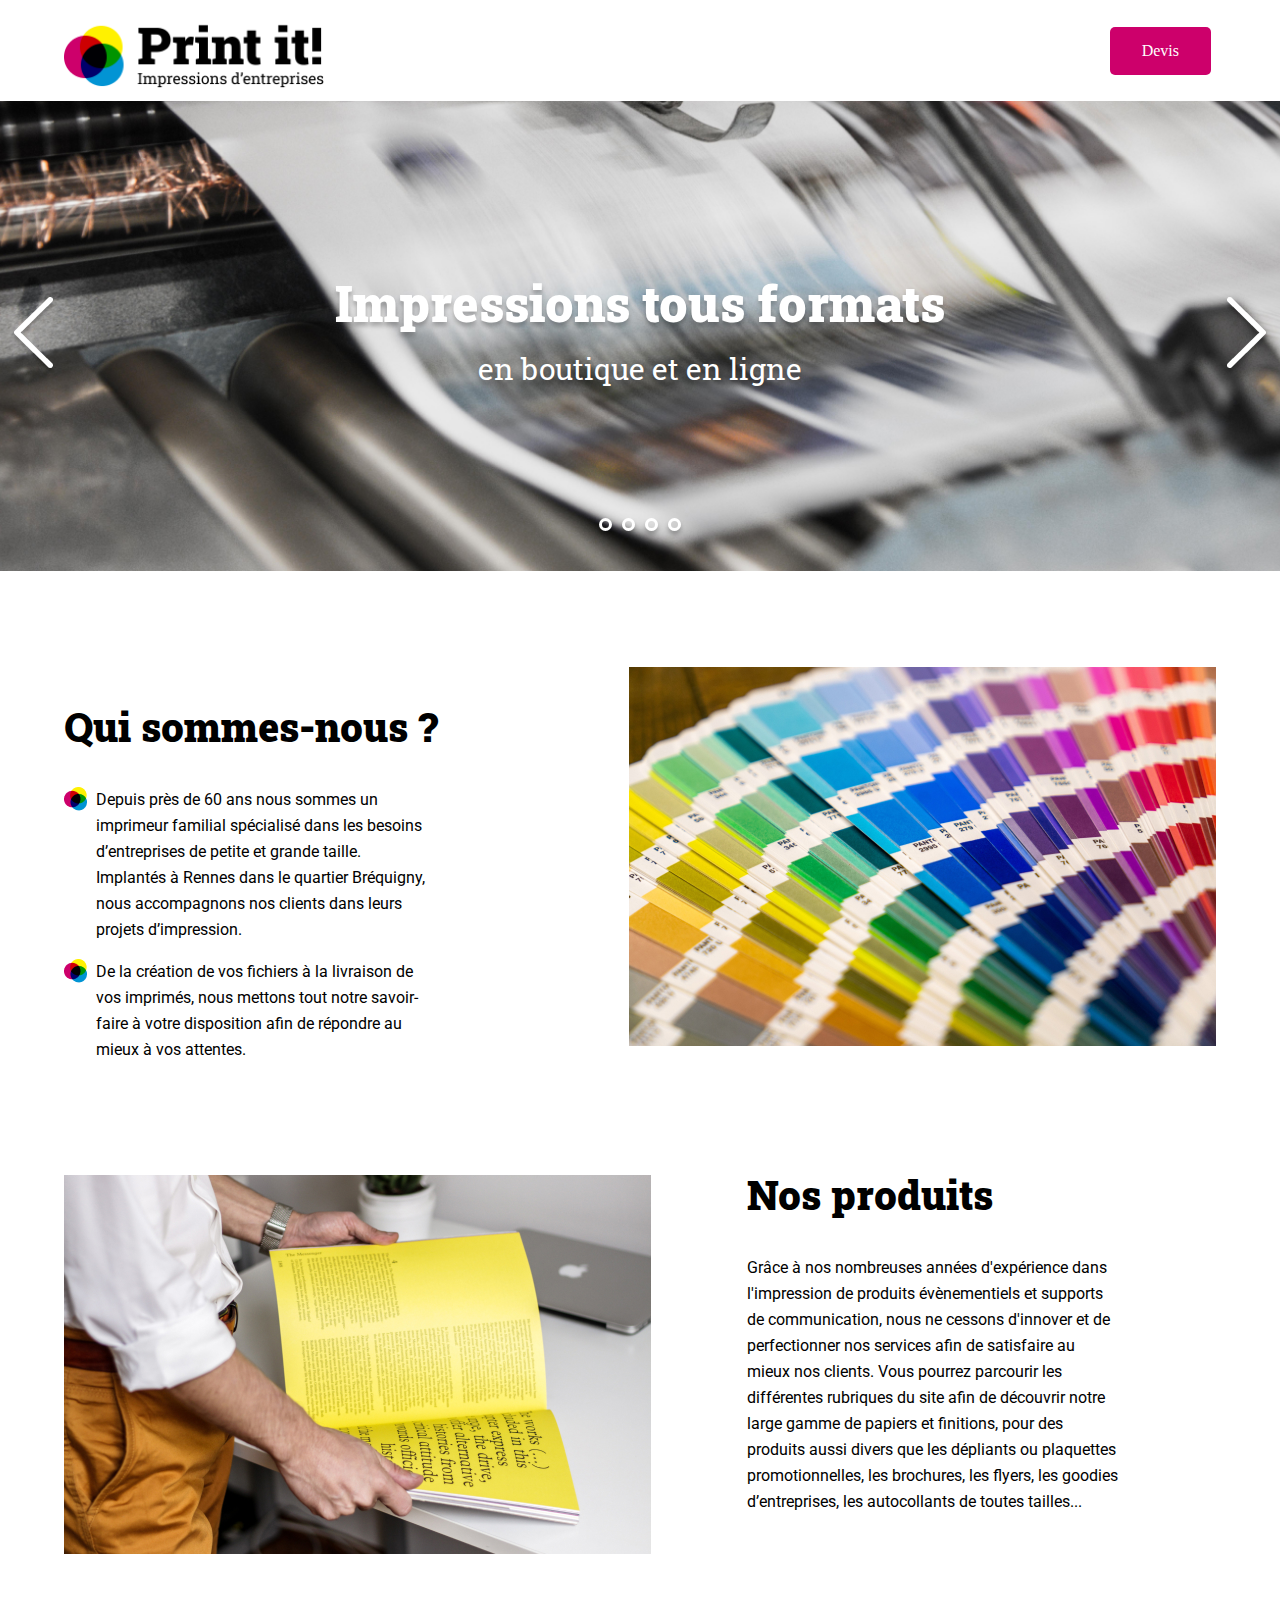
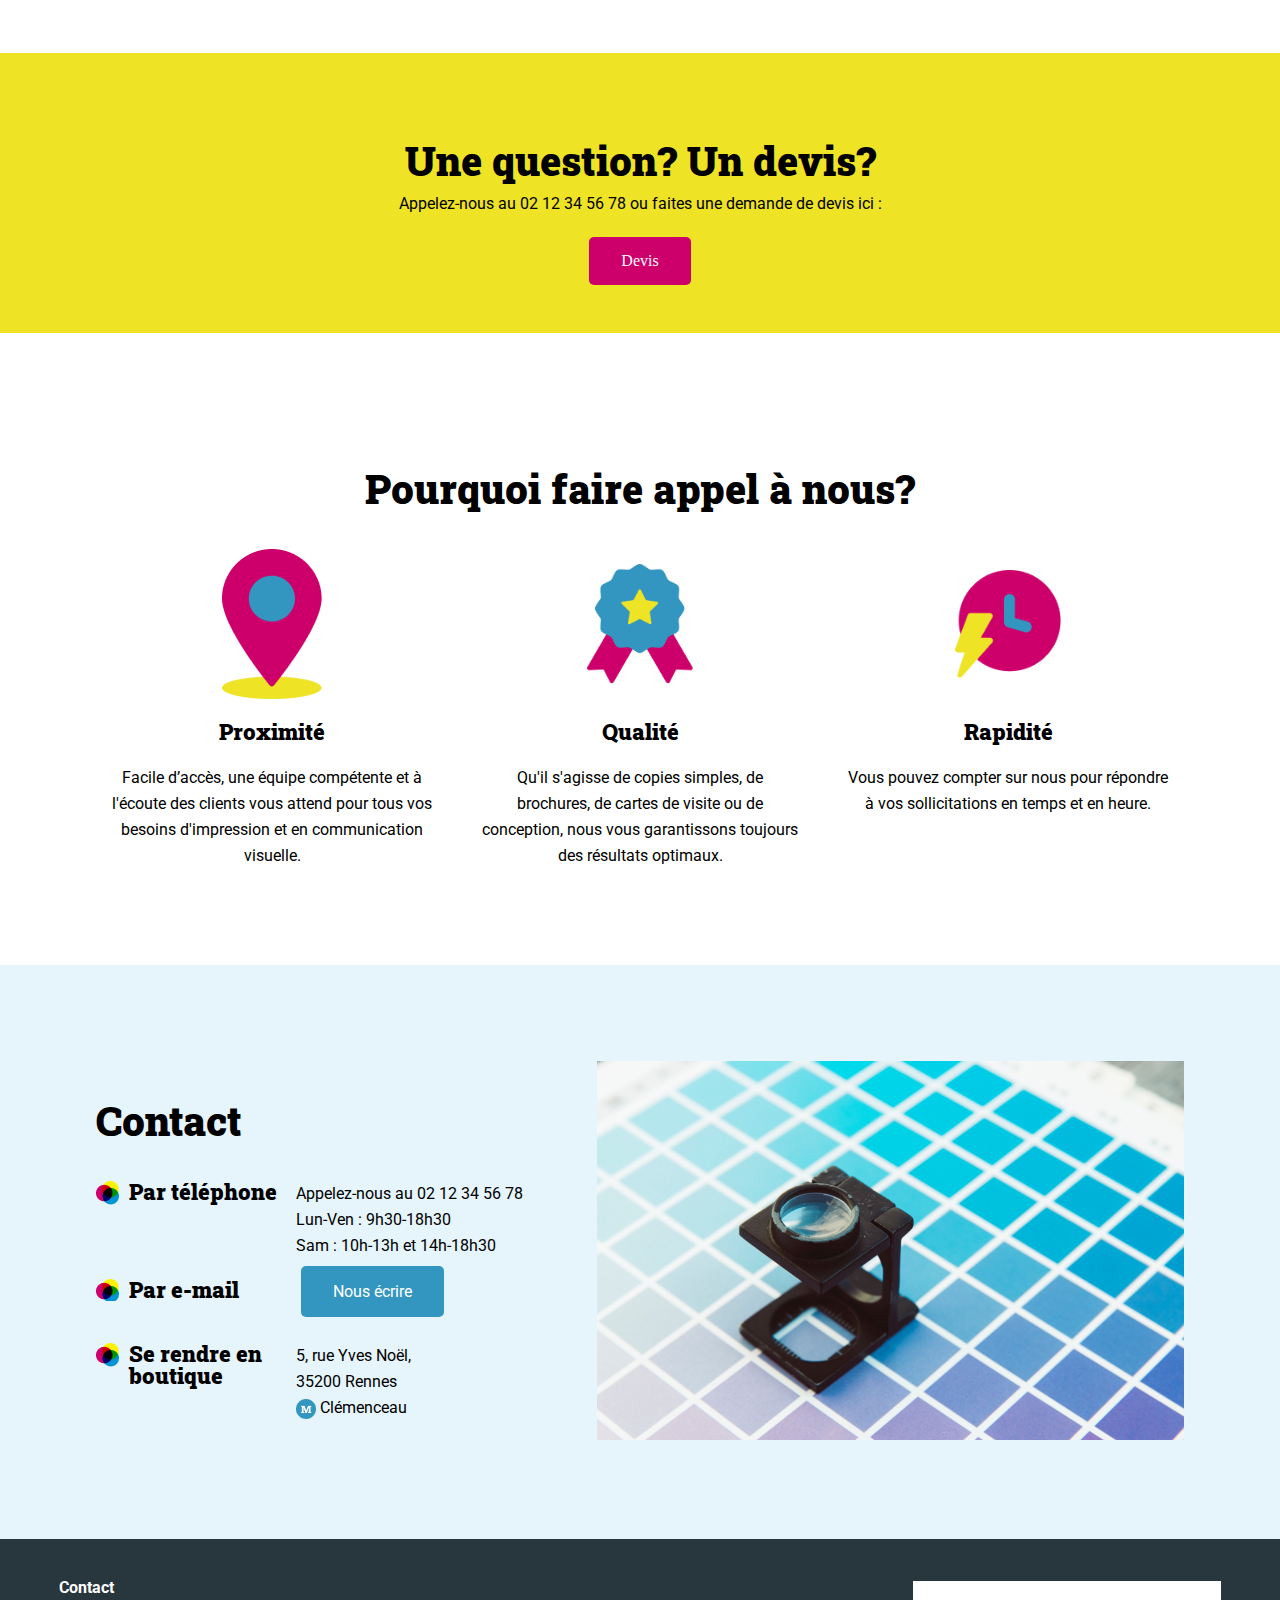
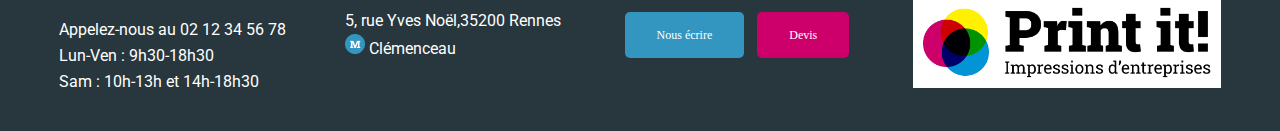
==== index.html @ c53fa093 "first commit" ====
<!DOCTYPE html>
<html lang="fr">
<head>
	<meta charset="UTF-8">
	<meta name="viewport" content="width=device-width, initial-scale=1.0">
	<title>Print it ! - Impressions d'entreprise</title>
	<link rel="stylesheet" href="./assets/style.css">
	<link rel="preconnect" href="https://fonts.googleapis.com">
	<link rel="preconnect" href="https://fonts.gstatic.com" crossorigin>
	<link href="https://fonts.googleapis.com/css2?family=Roboto:wght@400;700&family=Roboto+Slab:wght@400;900&display=swap" rel="stylesheet">
</head>
<body>
<header class="container">
	<h1>
		<img class="logo" src="./assets/images/logo.png" alt="Print it ! Impressions d'entreprises" >
	</h1>
	<a class="btn devis" href="mailto:contact@print-it.tld">Devis</a>
</header>
<main>
	<div id="banner">
		<img class="banner-img" src="./assets/images/slideshow/slide1.jpg" alt="Banner Print-it">
		<p>Impressions tous formats <span>en boutique et en ligne </span></p>
		<img id="arrow_left" class="arrow_left arrow" src="./assets/images/arrow_left.png">
		<img id="arrow_right" class="arrow_right arrow" src="./assets/images/arrow_right.png">
		<div id="dots" class="dots">

		</div>
	</div>
	<section id="about-us" class="container">
		<div>
			<h2>Qui sommes-nous ?</h2>
			<ul>
				<li>Depuis près de 60 ans nous sommes un imprimeur familial spécialisé dans les besoins d’entreprises de petite et grande taille. Implantés à Rennes dans le quartier Bréquigny, nous accompagnons nos clients dans leurs projets d’impression.</li>
				<li>De la création de vos fichiers à la livraison de vos imprimés, nous mettons tout notre savoir-faire à votre disposition afin de répondre au mieux à vos attentes.</li>
			</ul>
		</div>
		<aside>
			<img src="./assets/images/colors.jpg" alt="palette multicolore">
		</aside>
	</section>
	<section id="products" class="container">
		<div>
			<h2>Nos produits</h2>
			<p>Grâce à nos nombreuses années d'expérience dans l'impression de produits évènementiels et supports de communication, nous ne cessons d'innover et de perfectionner nos services afin de satisfaire au mieux nos clients. Vous pourrez parcourir les différentes rubriques du site afin de découvrir notre large gamme de papiers et finitions, pour des produits aussi divers que les dépliants ou plaquettes promotionnelles, les brochures, les flyers, les goodies d’entreprises, les autocollants de toutes tailles... </p>
		</div>
		<aside>
			<img src="./assets/images/yellow-book.jpg" alt="Imprimeur avec un livre jaune dans les mains">
		</aside>

	</section>
	<section id="question" class="bg-yellow">
		<h2>Une question? Un devis?</h2>
		<p>Appelez-nous au 02 12 34 56 78 ou faites une demande de devis ici :</p>
		<a href="mailto:contact@print-it.tld" class="btn devis">Devis</a>
	</section>
	<section id="why-us" class="container">
		<h2>Pourquoi faire appel à nous?</h2>
		<div>
			<article>
				<img src="./assets/images/proximity-icon.png" alt="Icone Proximité">
				<h3>Proximité</h3>
				<p>Facile d’accès, une équipe compétente et à l'écoute des clients vous attend pour tous vos besoins d'impression et en communication visuelle.</p>
			</article>
			<article>
				<img src="./assets/images/quality-icon.png" alt="Icone Qualité">
				<h3>Qualité</h3>
				<p>Qu'il s'agisse de copies simples, de brochures, de cartes de visite ou de conception, nous vous garantissons toujours des résultats optimaux.</p>
			</article>
			<article>
				<img src="./assets/images/speedy-icon.png" alt="Rapidité Qualité">
				<h3>Rapidité</h3>
				<p>Vous pouvez compter sur nous pour répondre à vos sollicitations en temps et en heure.</p>
			</article>
		</div>
	</section>
	<section id="contact" class="bg-lightblue">
		<div class="container">
			<div>
				<h2>Contact</h2>
				<div>
					<h3>Par téléphone</h3>
					<ul>
						<li>Appelez-nous au 02 12 34 56 78</li>
						<li>Lun-Ven : 9h30-18h30</li>
						<li>Sam : 10h-13h et 14h-18h30</li>
					</ul>
				</div>
				<div>
					<h3>Par e-mail</h3>
					<p>
						<a href="mailto:contact@print-it.tld" class="btn">Nous écrire</a>
					</p>
				</div>
				<div>
					<h3>Se rendre en boutique</h3>
					<p>5, rue Yves Noël,<br>
						35200 Rennes<br>
						<img class="inline-icon" src="./assets/images/metro.png" alt="metro"/> Clémenceau</p>
				</div>
			</div>
			<div>
				<img src="./assets/images/magnifying-glass.jpg" alt="Loupe avec palette bleue">
			</div>

		</div>
	</section>
</main>
<footer>
	<div>
		<p class="footer-contact">Contact</p>
		<ul>
			<li>Appelez-nous au 02 12 34 56 78</li>
			<li>Lun-Ven : 9h30-18h30</li>
			<li>Sam : 10h-13h et 14h-18h30</li>
		</ul>
	</div>
	<div>
		<p>5, rue Yves Noël,35200 Rennes<br>
			<img src="./assets/images/metro.png" alt="metro"/> Clémenceau</p>
	</div>
	<div>
		<a href="mailto:contact@print-it.tld" class="btn">Nous écrire</a>
		<a href="mailto:contact@print-it.tld?subject=Demande&nbsp;de&nbsp;devis" class="btn devis">Devis</a>
	</div>
	<div>
		<img class="footer-logo" src="./assets/images/logo.png" alt="Print it ! Impressions d'entreprises" >
	</div>
</footer>
<script src="./assets/script.js"></script>
</body>
</html>
---- assets/style.css ----
/* variables declaration */
:root {
	--primary-color: #3396C0;
	--secondary-color: #CD006B;
	--third-color: #EEE325;
}

/* Reset CSS */
* {
	-webkit-box-sizing: border-box;
	-moz-box-sizing: border-box;
	box-sizing: border-box;
}
html, body, div, span, applet, object, iframe,
h1, h2, h3, h4, h5, h6, p, blockquote, pre,
a, abbr, acronym, address, big, cite, code,
del, dfn, em, img, ins, kbd, q, s, samp,
small, strike, strong, sub, sup, tt, var,
b, u, i, center,
dl, dt, dd, ol, ul, li,
fieldset, form, label, legend,
table, caption, tbody, tfoot, thead, tr, th, td,
article, aside, canvas, details, embed,
figure, figcaption, footer, header, hgroup,
menu, nav, output, ruby, section, summary,
time, mark, audio, video {
	margin: 0;
	padding: 0;
	border: 0;
	font: inherit;
	font-size: 100%;
	vertical-align: baseline;
}
/* HTML5 display-role reset for older browsers */
article, aside, details, figcaption, figure,
footer, header, hgroup, menu, nav, section {
	display: block;
}
body {
	line-height: 1;
}
ol, ul {
	list-style: none;
}
blockquote, q {
	quotes: none;
}
blockquote:before, blockquote:after,
q:before, q:after {
	content: none;
}
table {
	border-collapse: collapse;
	border-spacing: 0;
}
body {

}
section {
	margin-block: 6em;
}
h2 {
	font-family: 'Roboto Slab', sans-serif;
	font-size: 40px;
	font-weight: 900;
	margin-block: 1em;
}
h3{
	font-family: 'Roboto Slab', sans-serif;
	font-size: 22px;
	font-weight: 900;
	margin-block: 1em;
}

p, li {
	font-family: Roboto, sans-serif;
	font-size: 16px;
	line-height: 26px;
}
.container {
	max-width: 1440px;
	margin-inline:auto;
	padding-inline: 5%;
}
header {
	display: flex;
	justify-content: space-between;
	align-items: center;
}
.logo{
	width: 260px;
	margin-block: 10px;
}

.btn {
	background-color: var(--primary-color) ;
	padding: 16px 32px;
	margin-inline:5px;
	border-radius: 5px;
	color: white;
	text-decoration: none;
}
.devis {
	background-color: var(--secondary-color);
}

#banner {
	display: flex;
	flex-direction: column;
	align-items: center;
	justify-content: center;
	width: 100%;
	min-height: 470px;
	position: relative;
}
.banner-img {
	position: absolute;
	width: 100%;
	height: 100%;
	z-index: -1;
	object-fit: cover;
	object-position: center;
}
/* Code CSS en prévision de l'ajout d'un carousel pour la bannière */
/* Gestion des fleches du carrousel */
#banner .arrow {
	position: absolute;
}
#banner .arrow_left {
	left: 10px;
}
#banner .arrow_right {
	right: 10px;
}
/* Gestion des points du carrousel */
.dots {
	position: absolute;
	bottom: 40px;
	display: flex;
}
.dot {
	margin-inline: 5px;
	width: 13px;
	height: 13px;
	background-color: #ffffff00;
	border: 3px solid #fff;
	border-radius: 100%;
	box-shadow: 0 4px 4px rgba(0, 0, 0, 0.25);;
}
.dot_selected {
	background-color: #fff;
}
/* Fin du code CSS pour le carousel */
#banner p {
	font-family: 'Roboto Slab', sans-serif;
	font-weight: 900;
	font-size: 50px;
	line-height: 66px;
	color: white;
	text-shadow: 0 4px 4px rgba(0, 0, 0, 0.25);
	text-align: center;
}
#banner span {
	display: block;
	font-weight: 400;
	font-size: 30px;
}
#about-us {
	display: flex;
}
#about-us article, #about-us aside {
	flex:1;
}
#about-us li {
	background: url("./images/tricolor-icon.png") no-repeat left top;
	font-size: 16px;
	line-height: 26px;
	padding-left:2em;
	width: 65%;
	margin-bottom: 1em;

}

#products {
	display: flex;
	align-items: flex-start;
	flex-direction: row-reverse;
}
#products div, #products aside {
	flex:1;
}
#products div {
	padding: 0 6em;
}
#products h2 {
	margin-top: 0;
}
.bg-yellow {
	background-color: var(--third-color);
}
#question {
	display: flex;
	flex-direction: column;
	align-items: center;
	padding-block: 3em;
}
#question h2 {
	margin-bottom: 10px;
}
#question p {
	margin-bottom: 20px;
}

#why-us {
	display: flex;
	flex-direction: column;
	text-align: center;
}
#why-us > div{
	display: flex;
	justify-content: space-evenly;
}
#why-us article {
	max-width: 320px;
	display: flex;
	flex-direction: column;
}
#why-us img {
	width: 33%;
	height: 150px;
	text-align: center;
	margin-inline: auto;
	margin-block: 0;
	object-fit: contain;
}

.bg-lightblue{
	background-color: #E6F4FB;
}
#contact {
	margin-bottom: 0;
}
#contact article, #contact div {
	flex:1;
}


#contact .container {
	flex-direction: row;
	display: flex;
	padding: 6em ;
}

#contact .container > div > div {
	display: flex;
	padding-bottom: 20px;
}

#contact h3 {
	margin-top: 0;
	background: url("./images/tricolor-icon.png") no-repeat left top;
	padding-left:1.5em;
	width: 200px;
}
.inline-icon {
	vertical-align: middle;
}
footer {
	background-color: #28363D;
	color: white;
	display: flex;
	padding-block: 3em;
	justify-content: space-evenly;
	font-size: 12px;
	align-items: center;
}
footer div {

	position: relative;
}
.footer-logo {
	background-color: white;
	max-width: 308px;
	padding: 10px;
}
.footer-contact {
	margin-bottom: 1em;
	font-weight: 700;
	font-size: 16px;

}

@media all and (max-width: 1250px) {
	#contact > article {
		flex: 2;
	}
}
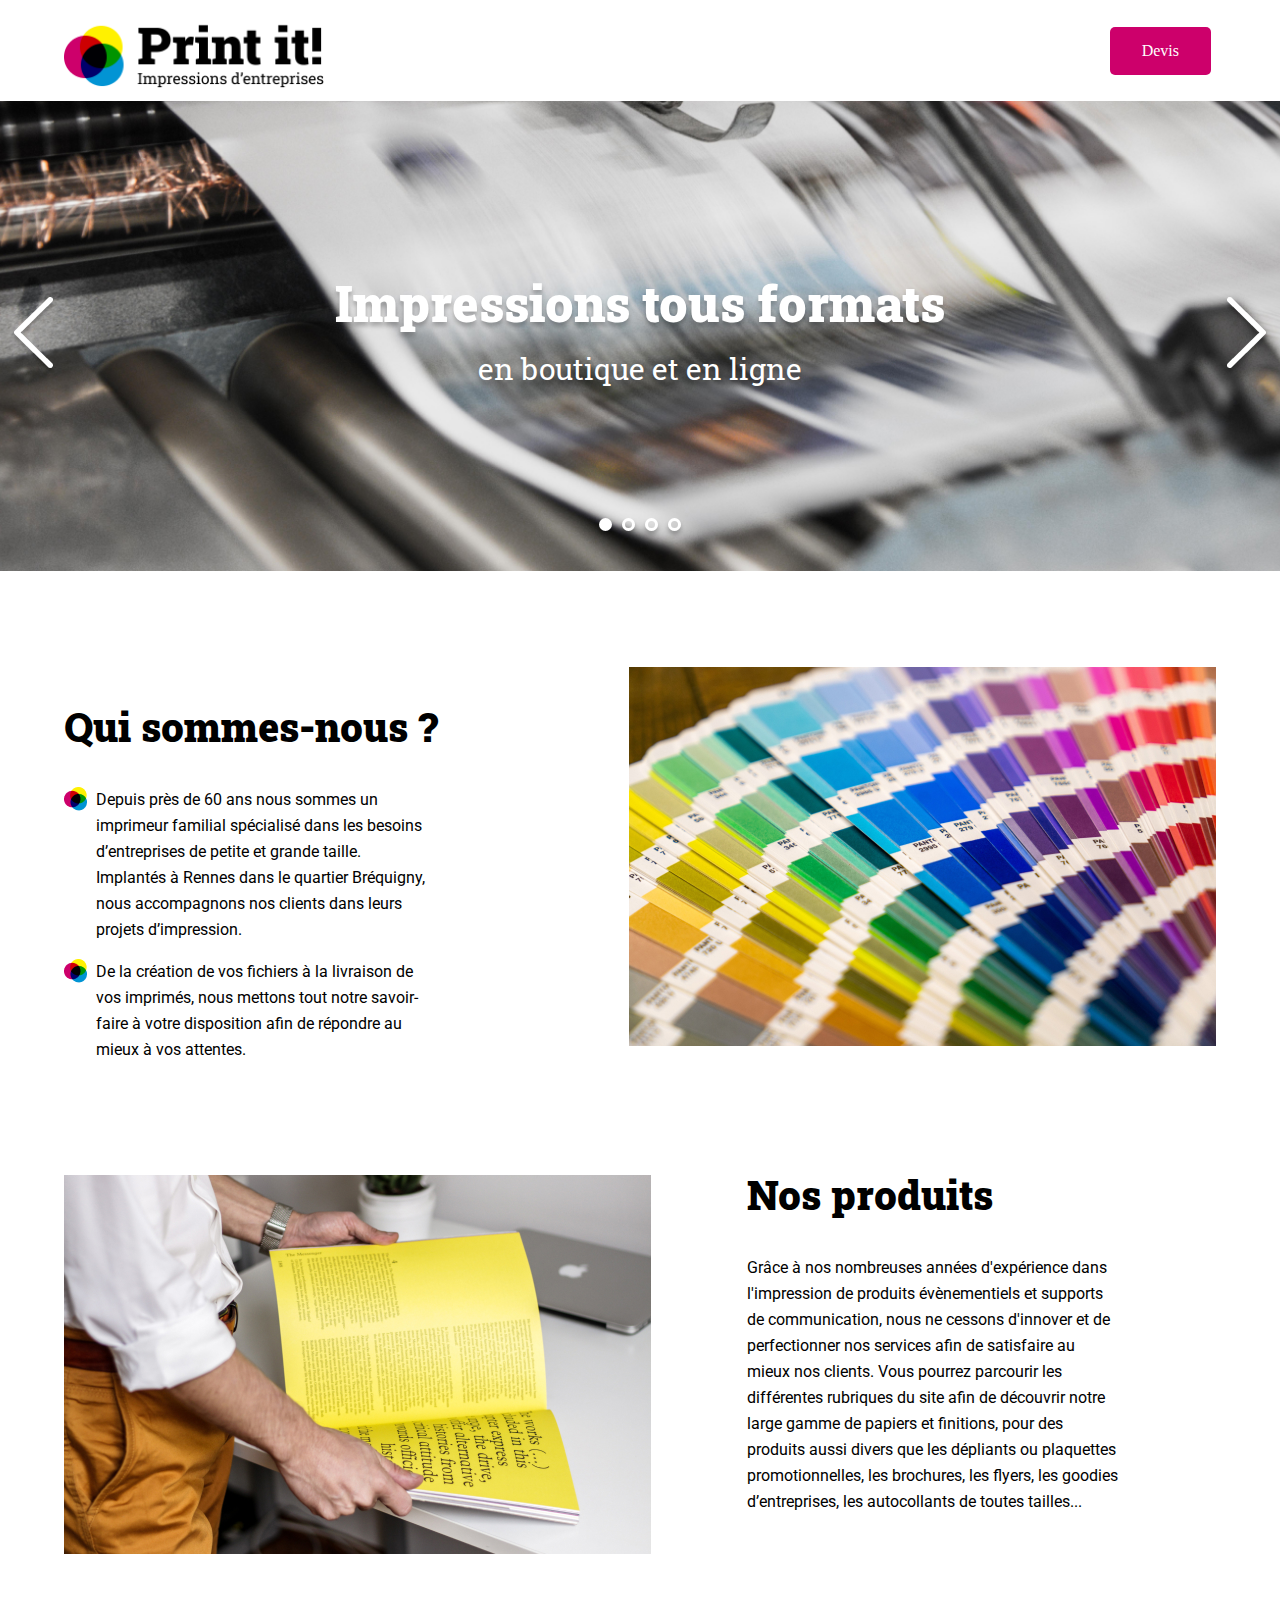
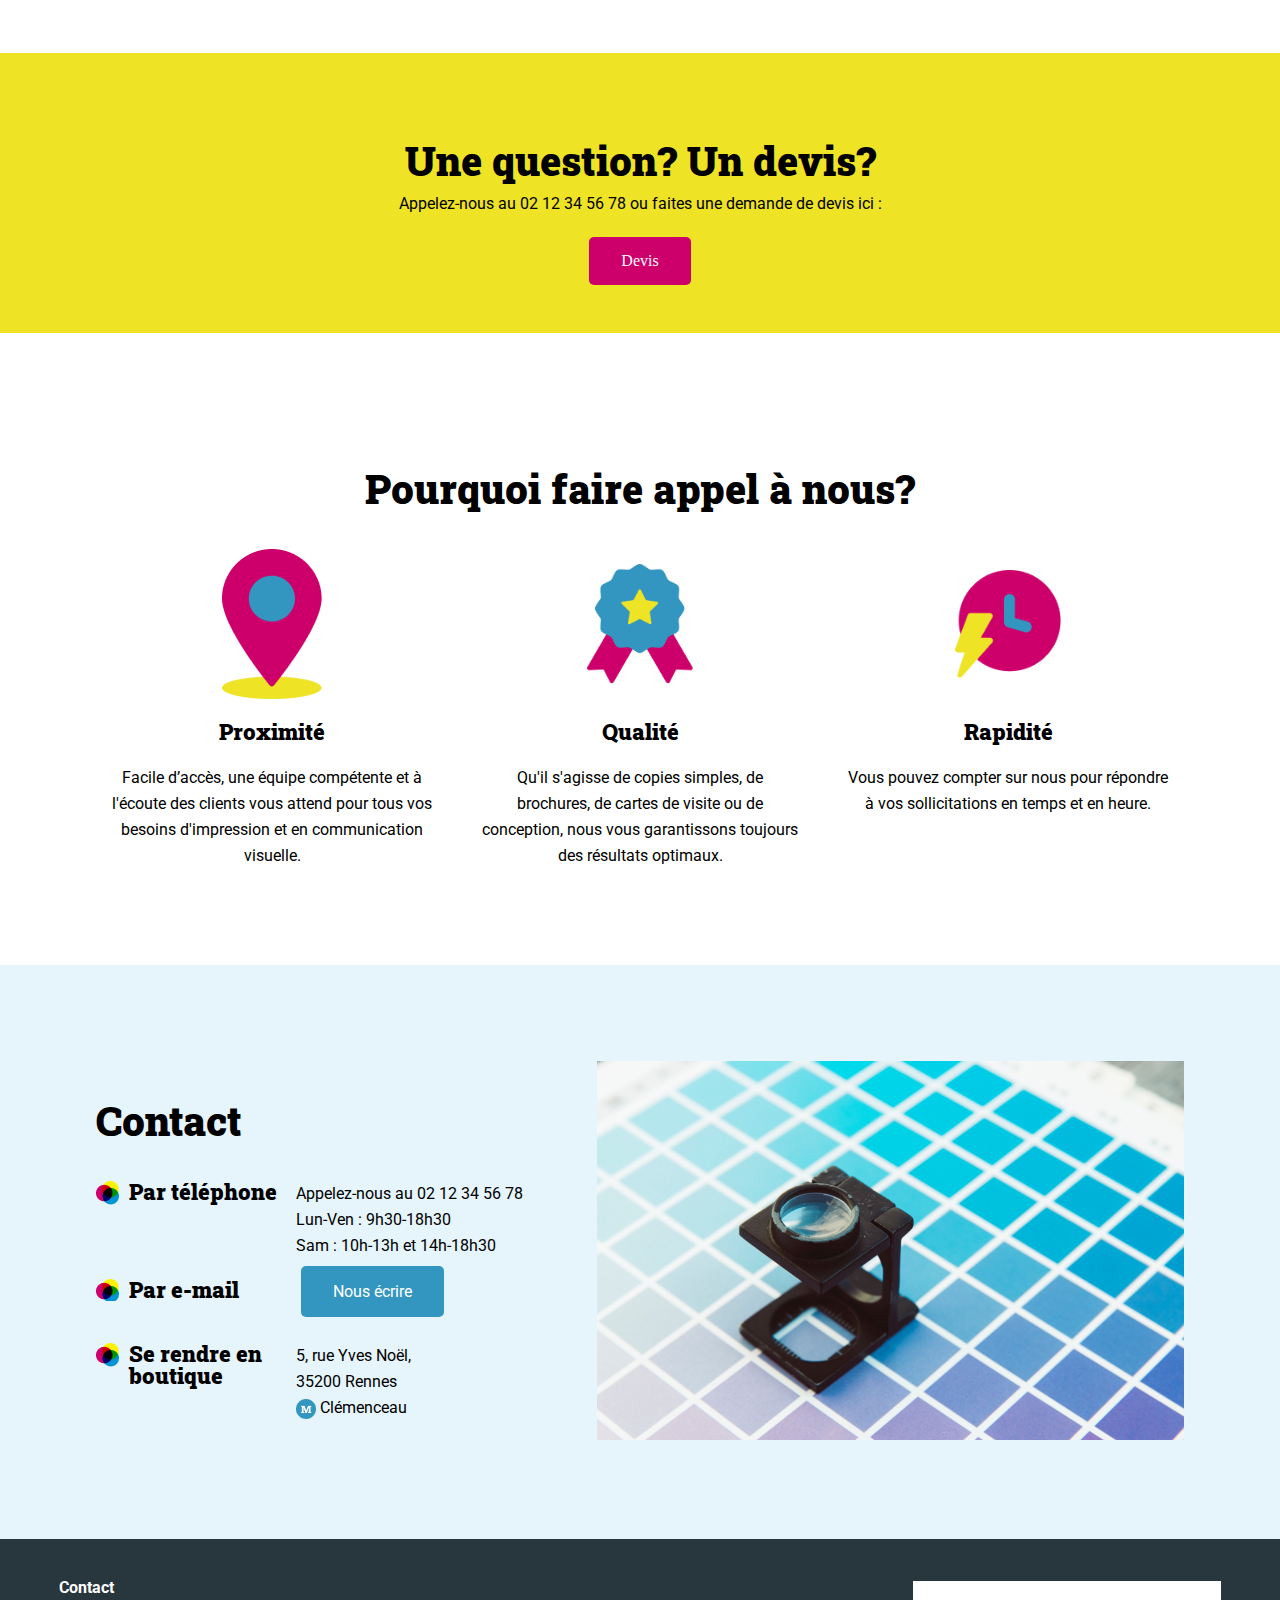
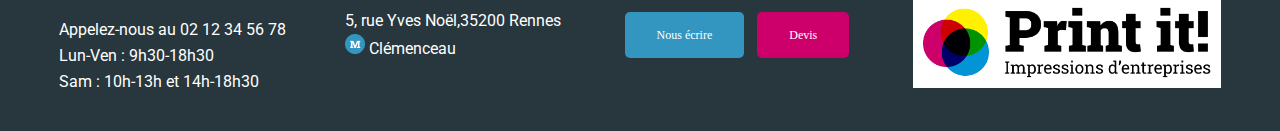
==== commit e4e1b01e: "ajout des fleche" ====
--- a/index.html
+++ b/index.html
@@ -18,10 +18,10 @@
 </header>
 <main>
 	<div id="banner">
-		<img class="banner-img" src="./assets/images/slideshow/slide1.jpg" alt="Banner Print-it">
+		<img class="banner-img" id="banner-img" src="./assets/images/slideshow/slide1.jpg" alt="Banner Print-it">
 		<p>Impressions tous formats <span>en boutique et en ligne </span></p>
 		<img id="arrow_left" class="arrow_left arrow" src="./assets/images/arrow_left.png">
-		<img id="arrow_right" class="arrow_right arrow" src="./assets/images/arrow_right.png">
+		<img id="arrow_right" onclick="changeslide()"class="arrow_right arrow" src="./assets/images/arrow_right.png">
 		<div id="dots" class="dots">
 
 		</div>
--- a/assets/style.css
+++ b/assets/style.css
@@ -53,7 +53,7 @@
 	border-collapse: collapse;
 	border-spacing: 0;
 }
-body {
+body{
 
 }
 section {
@@ -128,9 +128,11 @@
 }
 #banner .arrow_left {
 	left: 10px;
+	cursor: pointer;
 }
 #banner .arrow_right {
 	right: 10px;
+	cursor: pointer;
 }
 /* Gestion des points du carrousel */
 .dots {
